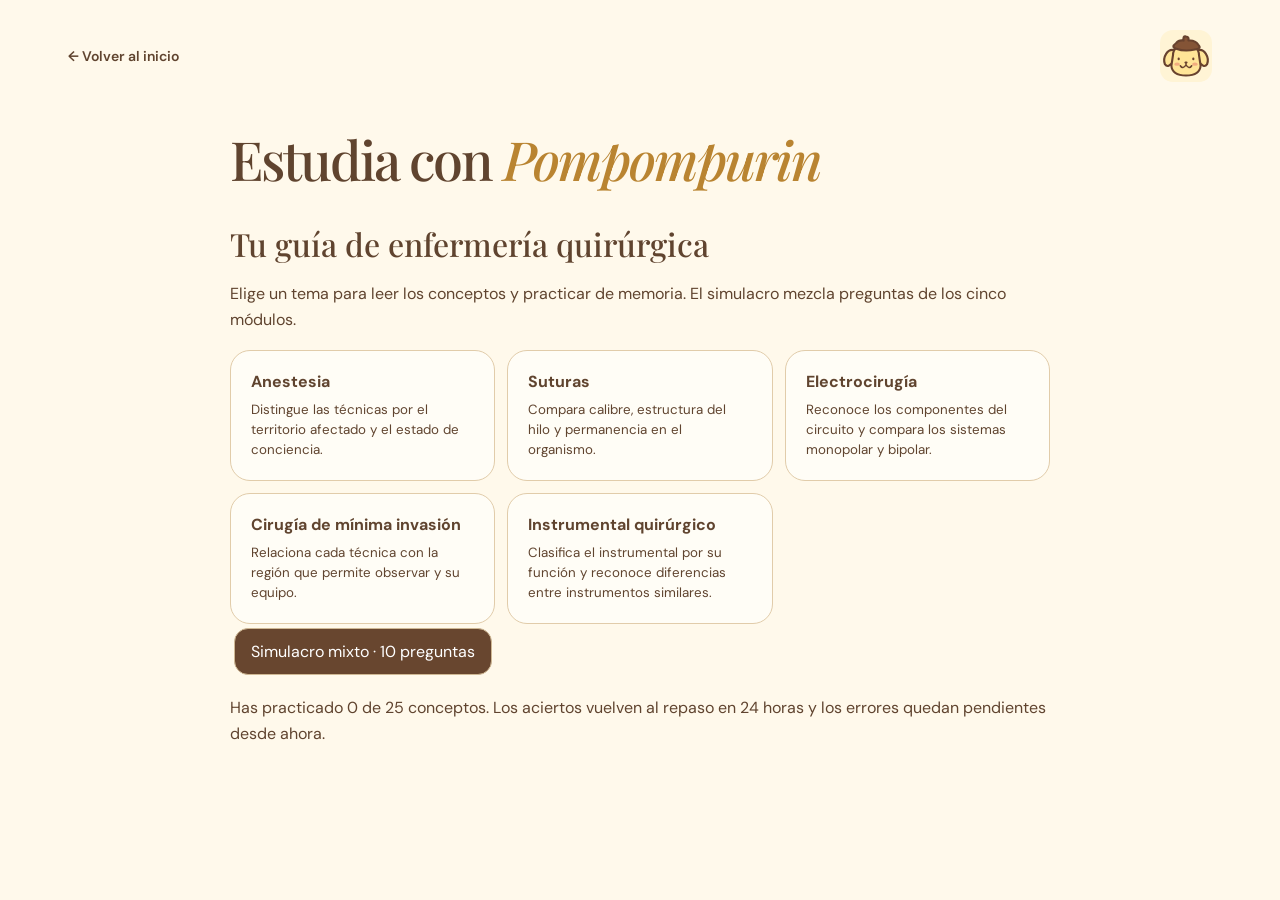
==== estudio.html @ 309874af "Add five interactive surgical nursing study modules" ====
<!doctype html><html lang="es"><meta charset="utf-8"><meta name="viewport" content="width=device-width,initial-scale=1"><title>Estudio con Pompompurin</title><link rel="icon" href="favicon.svg"><link rel="stylesheet" href="style.css"><link rel="stylesheet" href="estudio.css"><header><a class="brand" href="index.html">← Volver al inicio</a><img src="favicon.svg" alt="Pompompurin" width="52" height="52"></header><main class="study"><h1>Estudia con <em>Pompompurin</em></h1><div id="screen"></div></main><script src="estudio-datos.js"></script><script src="estudio.js"></script></html>
---- style.css ----
@import url('https://fonts.googleapis.com/css2?family=DM+Sans:wght@400;500;600;700&family=Playfair+Display:ital,wght@0,500;0,600;1,500;1,600&display=swap');
:root{--bg:#fff9eb;--ink:#60442f;--muted:#917b62;--line:#e9ddc4;--gold:#d7a84a;--panel:#fffcf4;--glow:#f9eabf}*{box-sizing:border-box}body{margin:0;background:var(--bg);color:var(--ink);font-family:'DM Sans',sans-serif;transition:background .7s,color .7s}.definitions{position:absolute}.grain{position:fixed;inset:0;pointer-events:none;opacity:.16;background-image:url("data:image/svg+xml,%3Csvg viewBox='0 0 180 180' xmlns='http://www.w3.org/2000/svg'%3E%3Cfilter id='n'%3E%3CfeTurbulence type='fractalNoise' baseFrequency='.8' numOctaves='3' stitchTiles='stitch'/%3E%3C/filter%3E%3Cpath fill='%23948164' filter='url(%23n)' opacity='.25' d='M0 0h180v180H0z'/%3E%3C/svg%3E");z-index:5}button,a,label,input{-webkit-tap-highlight-color:transparent}button{font:inherit;cursor:pointer}button:focus-visible,a:focus-visible,label:focus-within,input:focus-visible{outline:3px solid #c58c35;outline-offset:5px}header{max-width:1240px;margin:auto;padding:30px 48px;display:flex;align-items:center;justify-content:space-between}.brand{display:flex;gap:12px;align-items:center;color:var(--ink);text-decoration:none;font-size:14px;font-weight:600}.brand-icon{font-size:28px}.brand-dot{color:var(--gold);font-size:12px;margin-left:8px}.mode{border:1px solid var(--line);background:transparent;border-radius:30px;padding:11px 17px;color:var(--ink);font-size:12px}.mode:hover{background:var(--glow)}main{max-width:1144px;margin:auto}.hero{display:grid;grid-template-columns:1.08fr 1fr;align-items:center;min-height:560px;gap:15px}.eyebrow{font-size:10px;letter-spacing:2px;font-weight:600;display:flex;align-items:center;gap:9px}.eyebrow>span{width:6px;height:6px;background:var(--gold);border-radius:50%}h1{font-family:'Playfair Display',Georgia,serif;font-weight:500;line-height:1.15;font-size:65px;letter-spacing:-2px;margin:26px 0 23px}h1 em{font-weight:500;color:#b98431;font-size:83px;position:relative}.title-star{position:absolute;font-size:42px;top:4px;right:-57px;color:#d0a45a}.intro{font-size:17px;line-height:1.8;margin-bottom:20px}.subcopy{font-size:14px;color:var(--muted);line-height:1.75}.primary{margin-top:17px;background:#6b4931;color:#fff5df;border:0;border-radius:50px;padding:17px 23px;font-size:13px;box-shadow:0 6px 18px #65432314;transition:transform .2s}.primary:hover{transform:translateY(-3px)}.primary span{font-size:21px;margin-left:20px;vertical-align:middle}.tap-hint{font-size:10px;color:var(--muted);margin-top:20px}.tap-hint span{font-size:17px;margin-right:6px}.art{height:500px;position:relative;isolation:isolate}.orbit{position:absolute;width:410px;height:410px;left:50%;top:45px;transform:translateX(-50%);border:1px solid #d6b67140;border-radius:50%;background:radial-gradient(circle,var(--glow),transparent 70%)}.moon{position:absolute;top:45px;right:65px;width:119px;height:119px;border-radius:50%;background:#f2d27c;box-shadow:0 0 55px #efd18c50;transform:rotate(-18deg)}.moon:after{content:'';position:absolute;background:var(--bg);width:100px;height:100px;border-radius:50%;top:-14px;left:32px;transition:background .7s}.main-purin{width:320px;position:absolute;top:115px;left:50%;transform:translateX(-50%) rotate(-7deg);z-index:2;filter:drop-shadow(0 12px 5px #94632a0b);animation:breathe 4s ease-in-out infinite}.cloud{position:absolute;background:#fffdf6;border-radius:50%;box-shadow:0 15px 26px #b79a5720}.cloud:before,.cloud:after{content:'';position:absolute;background:inherit;border-radius:50%}.cloud-back{width:330px;height:87px;bottom:101px;left:100px;transform:rotate(-6deg);z-index:1}.cloud-back:before{width:120px;height:90px;left:-30px;top:-5px}.cloud-back:after{width:140px;height:90px;right:-15px;top:-25px}.cloud-front{width:290px;height:69px;bottom:80px;left:98px;z-index:3}.cloud-front:before{width:110px;height:75px;left:-22px;top:-18px}.cloud-front:after{width:120px;height:65px;right:-35px;top:-4px}.art-star{position:absolute;color:#cd9e48;animation:twinkle 3s ease-in-out infinite;font-size:28px}.s1{top:71px;left:85px}.s2{top:205px;right:30px;font-size:36px}.s3{bottom:97px;left:40px;font-size:19px}.s4{top:15px;left:220px;font-size:17px}.dot{position:absolute;background:#d7b36e;width:5px;height:5px;border-radius:50%}.d1{top:165px;left:41px}.d2{bottom:63px;right:130px}.d3{top:110px;right:13px}.sleep{position:absolute;top:135px;left:120px;color:#a9926b;transform:rotate(-12deg);font-family:Georgia,serif;font-style:italic}.sleep b{font-size:23px;position:relative;top:-17px}.sleep strong{font-size:30px;position:relative;top:-36px}.little-heart{position:absolute;right:52px;bottom:107px;color:#c09565;font-size:36px;transform:rotate(15deg)}.art-note{position:absolute;left:0;bottom:23px;width:100%;text-align:center;font:italic 17px 'Playfair Display',Georgia,serif;color:var(--muted)}.music{margin:34px 0 0;border:1px solid var(--line);border-radius:22px;background:var(--panel);padding:26px 29px 17px;display:flex;align-items:center;gap:22px;flex-wrap:wrap;box-shadow:0 8px 25px #75522903}.record{width:64px;height:64px;border-radius:50%;background:repeating-radial-gradient(circle,#755035 0 2px,#63452f 3px 5px);display:grid;place-items:center;flex-shrink:0}.record span{border-radius:50%;background:#edcf88;width:26px;height:26px;text-align:center;line-height:26px;color:#765132}.playing .record{animation:spin 8s linear infinite}.music-info{flex:1;min-width:180px}.music-info .eyebrow{font-size:8px;letter-spacing:1.7px;color:var(--muted)}h2{font-family:'Playfair Display',Georgia,serif;font-size:23px;font-weight:500;margin:8px 0}.music-info p{font-size:11px;color:var(--muted);margin:7px 0 0;overflow-wrap:anywhere}.play{border:1px solid var(--line);background:var(--glow);width:43px;height:43px;border-radius:50%;color:var(--ink)}.play:disabled{opacity:.4;cursor:default}.upload{border:1px solid var(--line);border-radius:30px;padding:12px 18px;font-size:12px;cursor:pointer;display:flex;gap:8px;align-items:center}.upload:hover{background:var(--glow)}.music-note{width:100%;font-size:9px;color:var(--muted);margin:0;text-align:center}.timeline{width:100%;align-items:center;gap:12px;font-size:11px}.timeline:not([hidden]){display:flex}.timeline input{accent-color:#ae7a35;flex:1;min-width:0}.volume{display:flex;gap:9px;align-items:center}.volume input{width:80px}#audio-status:empty{display:none}#audio-status{font-size:12px;margin:0}.closing{display:flex;align-items:center;justify-content:center;gap:27px;margin:36px 0 31px}.closing>span{color:#cba46b;font-size:12px}.closing p{text-align:center;font-size:12px;line-height:1.9;color:var(--muted)}.closing strong{font-weight:400;color:var(--ink)}footer{max-width:1144px;margin:auto;border-top:1px solid var(--line);display:flex;justify-content:space-between;align-items:center;padding:23px 0 25px;font-size:9px;color:var(--muted);letter-spacing:1.4px}footer>span:last-child{letter-spacing:0;font-size:12px}.footer-heart{padding-left:8px;color:#b48c56;font-size:18px}#rain{position:fixed;inset:0;pointer-events:none;z-index:20;overflow:hidden}.falling{position:absolute;top:-120px;width:80px;animation:fall 3s cubic-bezier(.25,.1,.6,1) forwards}.night{--bg:#292b39;--ink:#f8e9c6;--muted:#c0b49f;--line:#4c4850;--panel:#323340;--glow:#57503b}.night h1 em{color:#efd18c}.night .cloud{background:#ddd9d4}.night .primary{background:#efd18c;color:#50392c}dialog{border:1px solid var(--line);border-radius:28px;background:var(--bg);color:var(--ink);max-width:440px;width:90%;text-align:center;padding:32px 40px;box-shadow:0 30px 100px #241c3340}dialog::backdrop{background:#332a3066;backdrop-filter:blur(6px)}dialog #close{position:absolute;right:16px;top:10px;border:0;background:transparent;color:var(--muted);font-size:30px}dialog .eyebrow{justify-content:center}dialog h2{font-size:35px}dialog p:not(.eyebrow){font-size:14px;line-height:1.8}dialog svg{width:140px;margin:-10px 0 -20px}.letter-star{font-size:42px;color:var(--gold)}.signature{font-family:Georgia,serif;font-style:italic}@keyframes breathe{50%{transform:translateX(-50%) translateY(-9px) rotate(-5deg)}}@keyframes twinkle{50%{opacity:.45;transform:scale(.8)}}@keyframes spin{to{transform:rotate(360deg)}}@keyframes fall{to{transform:translate(var(--drift),calc(100vh + 150px)) rotate(var(--rotation));opacity:.65}}@media(min-width:1500px){.hero{min-height:620px}}@media(max-width:1200px){main,footer{margin-left:6%;margin-right:6%}header{padding-left:6%;padding-right:6%}h1{font-size:55px}h1 em{font-size:73px}.art{transform:scale(.9);transform-origin:center}}/* Mobile and tablet layouts keep the illustration inside its own fluid canvas. */
.hero > * { min-width: 0; }
button { touch-action: manipulation; }
dialog { max-height: calc(100dvh - 32px); overflow-y: auto; overscroll-behavior: contain; }
dialog #close { min-width: 44px; min-height: 44px; }
@media (max-width: 1000px) {
  header { padding: 20px 5%; gap: 14px; }
  main, footer { margin-left: 5%; margin-right: 5%; }
  .hero { grid-template-columns: 1fr; min-height: auto; gap: 12px; text-align: center; padding-top: 28px; }
  .copy { width: 100%; max-width: 620px; margin: auto; }
  .copy .eyebrow { justify-content: center; }
  h1 { font-size: clamp(36px, 7vw, 58px); line-height: 1.16; letter-spacing: -1.5px; margin: 20px 0; }
  h1 em { font-size: clamp(55px, 10vw, 78px); }
  .title-star { font-size: .43em; right: -.8em; top: .15em; }
  .intro { font-size: 16px; line-height: 1.75; margin: 0 auto 14px; }
  .subcopy { font-size: 14px; margin: 0; }
  .primary { min-height: 50px; max-width: 100%; margin-top: 22px; padding: 13px 22px; font-size: 14px; }
  .primary span { margin-left: 12px; }
  .tap-hint { max-width: 300px; margin: 15px auto 0; font-size: 12px; line-height: 1.65; text-wrap: pretty; }
  .art { width: min(100%, 420px); height: auto; aspect-ratio: 1 / 1.05; margin: 6px auto 0; transform: none; }
  .orbit { width: 88%; height: auto; aspect-ratio: 1; top: 6%; }
  .main-purin { width: 73%; top: 19%; }
  .moon { width: 25%; height: auto; aspect-ratio: 1; top: 5%; right: 7%; }
  .moon:after { width: 86%; height: 86%; top: -12%; left: 27%; }
  .cloud-back { width: 68%; height: 17%; left: 17%; bottom: 20%; }
  .cloud-back:before { width: 36%; height: 100%; left: -9%; top: -6%; }
  .cloud-back:after { width: 42%; height: 100%; right: -4%; top: -28%; }
  .cloud-front { width: 62%; height: 15%; left: 18%; bottom: 16%; }
  .cloud-front:before { width: 38%; height: 108%; left: -8%; top: -26%; }
  .cloud-front:after { width: 41%; height: 94%; right: -12%; top: -6%; }
  .s1 { top: 12%; left: 8%; }
  .s2 { top: 42%; right: 2%; }
  .s3 { bottom: 20%; left: 2%; }
  .s4 { top: 0; left: 46%; }
  .d1 { top: 34%; left: 3%; }
  .d2 { bottom: 10%; right: 27%; }
  .d3 { top: 23%; right: 1%; }
  .sleep { top: 25%; left: 20%; }
  .little-heart { right: 3%; bottom: 20%; font-size: 30px; }
  .art-note { bottom: 2%; font-size: 16px; }
  .closing { gap: 18px; margin: 20px 0 24px; }
  .closing p { font-size: 14px; }
  footer { gap: 12px; padding-bottom: max(24px, env(safe-area-inset-bottom)); }
}
@media (max-width: 480px) {
  header { padding: max(14px, env(safe-area-inset-top)) 5% 12px; }
  .brand { font-size: 12px; gap: 6px; }
  .brand-icon { font-size: 25px; }
  .brand-dot { display: none; }
  .mode { min-height: 44px; flex-shrink: 0; padding: 10px 12px; font-size: 12px; }
  .hero { padding-top: 22px; }
  .eyebrow { font-size: 9px; letter-spacing: 1.5px; }
  .intro { font-size: 15px; max-width: 330px; }
  .desktop { display: none; }
  .art { margin-top: 12px; }
  footer { flex-direction: column; text-align: center; font-size: 9px; letter-spacing: 1px; padding-top: 20px; }
  footer > span:last-child { font-size: 12px; }
  dialog { width: calc(100% - 28px); padding: 30px 22px 22px; border-radius: 24px; }
  dialog h2 { font-size: clamp(28px, 8vw, 35px); }
  dialog p:not(.eyebrow) { font-size: 14px; }
}
@media (max-width: 360px) {
  .brand { font-size: 11px; }
  .mode { padding-inline: 9px; font-size: 11px; }
  .primary { font-size: 13px; padding-inline: 17px; }
  .tap-hint { max-width: 260px; }
}
@media(prefers-reduced-motion:reduce){*,*:before,*:after{animation:none!important;transition:none!important}.falling{top:var(--touch-y);opacity:.9}}
/* Time-of-day scenes: same fluid illustration, different sky and details. */
.scene-status { margin: -12px 5% 0; text-align: right; color: var(--muted); font-size: 11px; line-height: 1.6; }
.scene-flowers { display: none; position: absolute; inset: 0; pointer-events: none; z-index: 4; color: #c6964f; }
.scene-flowers span { position: absolute; font-size: clamp(26px, 5vw, 40px); }
.scene-flowers span:nth-child(1) { left: 5%; bottom: 19%; transform: rotate(-14deg); }
.scene-flowers span:nth-child(2) { right: 4%; bottom: 26%; color: #da9b92; }
.scene-flowers span:nth-child(3) { left: 19%; top: 15%; font-size: 22px; }
body[data-scene='morning'] { --bg: #fff9e8; --glow: #f7e9ab; --ink: #60442f; --muted: #887151; }
body[data-scene='afternoon'] { --bg: #fff0e2; --glow: #f4c7a2; --ink: #6a4032; --muted: #94705e; --line: #e8cdb8; }
body[data-scene='morning'] .moon, body[data-scene='afternoon'] .moon { background: #efc45e; box-shadow: 0 0 0 10px #efc45e15, 0 0 48px #eeb74840; }
body[data-scene='morning'] .moon:after, body[data-scene='afternoon'] .moon:after { display: none; }
body[data-scene='afternoon'] .moon { background: #eaa16a; top: 18%; box-shadow: 0 0 0 12px #eaa16a18, 0 0 60px #eaa16a60; }
body[data-scene='afternoon'] .cloud { background: #fff5e9; }
body[data-scene='morning'] .sleep, body[data-scene='afternoon'] .sleep { visibility: hidden; }
body[data-scene='morning'] .scene-flowers { display: block; }
body[data-scene='morning'] .s1, body[data-scene='morning'] .s3 { visibility: hidden; }
body[data-scene='afternoon'] .art-star { opacity: .45; animation: none; }
body[data-scene='night'] .art-star { color: #f3d48b; }
@media(max-width:480px) { .scene-status { margin-top: -4px; font-size: 10px; } }
---- estudio.css ----
.study{width:min(92%,820px);margin:0 auto 4rem}.study h1{font-size:clamp(32px,6vw,54px);margin:1rem 0 2rem}.study h1 em{font-size:inherit}.study h2{font-size:clamp(24px,4vw,32px)}.study h3{font-size:19px}.study p{line-height:1.65}.study button,.study-link{border:1px solid #cfb894;background:#fffaf0;color:#60442f;border-radius:14px;padding:12px 16px;min-height:44px;margin:4px;font:inherit;cursor:pointer}.study-link{text-decoration:none;display:inline-flex;align-items:center}.study .accent{background:#68462f;color:white}.study .grid{display:grid;grid-template-columns:repeat(auto-fit,minmax(min(100%,230px),1fr));gap:12px}.study .tile,.study article{border:1px solid #e1ccaa;border-radius:20px;background:#fffdf6;padding:20px;margin:10px 0}.study .tile{width:100%;margin:0;text-align:left}.tile strong,.tile small{display:block}.tile small{margin-top:8px;line-height:1.5}.study .choice{display:block;width:100%;margin:8px 0;text-align:left}.study small{overflow-wrap:anywhere}.study :focus-visible{outline:3px solid #96651e}.study button:hover{border-color:#9f773f}.study .feedback{border-left:3px solid #b08c44;padding-left:12px}header .study-link{margin-left:auto;margin-right:10px}.night .study-link{color:#60442f}@media(max-width:480px){header .study-link{padding:9px;font-size:12px;margin-right:0}.study article{padding:15px}}
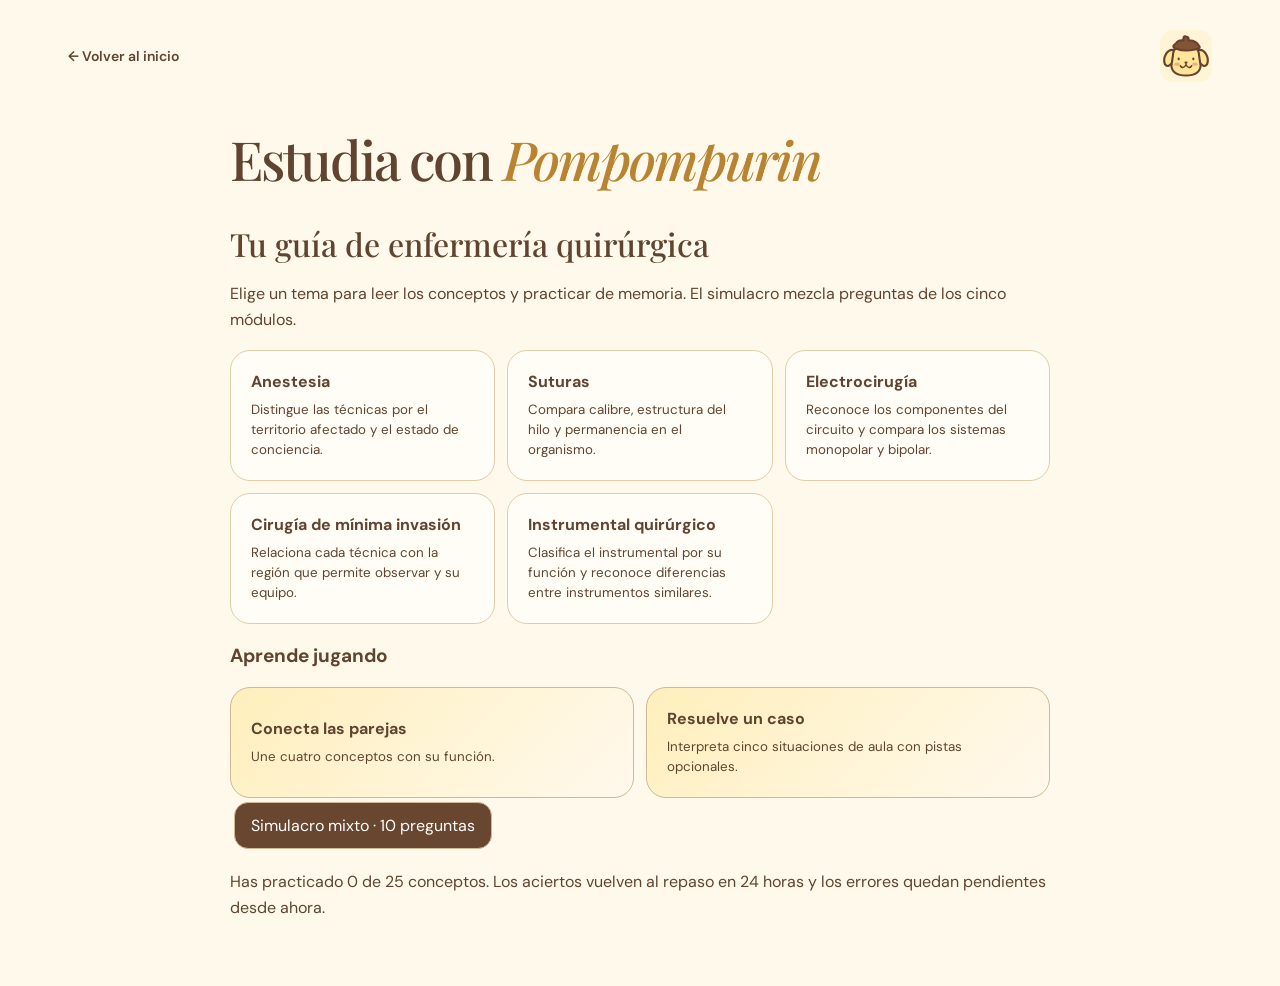
==== commit 3bfebf72: "Add animated matching rounds and case practice to study guide" ====
--- a/estudio.html
+++ b/estudio.html
@@ -1 +1 @@
-<!doctype html><html lang="es"><meta charset="utf-8"><meta name="viewport" content="width=device-width,initial-scale=1"><title>Estudio con Pompompurin</title><link rel="icon" href="favicon.svg"><link rel="stylesheet" href="style.css"><link rel="stylesheet" href="estudio.css"><header><a class="brand" href="index.html">← Volver al inicio</a><img src="favicon.svg" alt="Pompompurin" width="52" height="52"></header><main class="study"><h1>Estudia con <em>Pompompurin</em></h1><div id="screen"></div></main><script src="estudio-datos.js"></script><script src="estudio.js"></script></html>
+<!doctype html><html lang="es"><meta charset="utf-8"><meta name="viewport" content="width=device-width,initial-scale=1"><title>Estudio con Pompompurin</title><link rel="icon" href="favicon.svg"><link rel="stylesheet" href="style.css"><link rel="stylesheet" href="estudio.css"><header><a class="brand" href="index.html">← Volver al inicio</a><img src="favicon.svg" alt="Pompompurin" width="52" height="52"></header><main class="study"><h1>Estudia con <em>Pompompurin</em></h1><div id="screen"></div></main><script src="estudio-datos.js"></script><script src="actividades.js"></script><script src="estudio.js"></script></html>
--- a/estudio.css
+++ b/estudio.css
@@ -1 +1,21 @@
 .study{width:min(92%,820px);margin:0 auto 4rem}.study h1{font-size:clamp(32px,6vw,54px);margin:1rem 0 2rem}.study h1 em{font-size:inherit}.study h2{font-size:clamp(24px,4vw,32px)}.study h3{font-size:19px}.study p{line-height:1.65}.study button,.study-link{border:1px solid #cfb894;background:#fffaf0;color:#60442f;border-radius:14px;padding:12px 16px;min-height:44px;margin:4px;font:inherit;cursor:pointer}.study-link{text-decoration:none;display:inline-flex;align-items:center}.study .accent{background:#68462f;color:white}.study .grid{display:grid;grid-template-columns:repeat(auto-fit,minmax(min(100%,230px),1fr));gap:12px}.study .tile,.study article{border:1px solid #e1ccaa;border-radius:20px;background:#fffdf6;padding:20px;margin:10px 0}.study .tile{width:100%;margin:0;text-align:left}.tile strong,.tile small{display:block}.tile small{margin-top:8px;line-height:1.5}.study .choice{display:block;width:100%;margin:8px 0;text-align:left}.study small{overflow-wrap:anywhere}.study :focus-visible{outline:3px solid #96651e}.study button:hover{border-color:#9f773f}.study .feedback{border-left:3px solid #b08c44;padding-left:12px}header .study-link{margin-left:auto;margin-right:10px}.night .study-link{color:#60442f}@media(max-width:480px){header .study-link{padding:9px;font-size:12px;margin-right:0}.study article{padding:15px}}
+.practice-grid,.pair-board {display:grid;grid-template-columns:repeat(2,minmax(0,1fr));gap:12px}
+.study .activity-tile {text-align:left;padding:20px;background:linear-gradient(135deg,#ffefbc,#fff9ed);margin:0;border-radius:20px}
+.activity-tile strong,.activity-tile small {display:block}
+.activity-tile small {line-height:1.5;margin-top:8px}
+.study .pair {display:block;width:100%;min-height:58px;margin:8px 0;overflow-wrap:anywhere}
+.study .pair[aria-pressed=true] {background:#ffe294;border-color:#94672d;box-shadow:0 0 0 2px #94672d}
+.study .pair:disabled {background:#e6f0da;color:#436044;border-color:#95ac86;cursor:default}
+.study progress {display:block;width:100%;height:10px;margin:18px 0;accent-color:#a57a33;border:0;border-radius:12px;overflow:hidden;background:#eee0c7}
+.study progress::-webkit-progress-bar {background:#eee0c7}.study progress::-webkit-progress-value {background:linear-gradient(90deg,#d8a344,#a97c44);transition:width .4s ease}
+.study details {padding:10px 0}.study summary {cursor:pointer;padding:6px;color:#795427}
+@media(max-width:520px){.practice-grid{grid-template-columns:1fr}.pair-board{gap:7px}.study .pair{padding:9px;font-size:14px}}
+@media(prefers-reduced-motion:no-preference){
+  .study article,.study .pair-board,.study .feedback,.study article h3,.study [role=status]:not(:empty){animation:study-arrive .32s ease-out both}
+  .study .tile,.study .activity-tile{animation:study-arrive .4s backwards;transition:transform .18s,box-shadow .18s}
+  .study .tile:nth-child(2),.study .activity-tile:nth-child(2){animation-delay:55ms}.study .tile:nth-child(3){animation-delay:100ms}.study .tile:nth-child(4){animation-delay:145ms}.study .tile:nth-child(5){animation-delay:190ms}
+  .study .pair:disabled{animation:study-match .38s ease-out}
+  @media(hover:hover){.study .tile:hover,.study .activity-tile:hover{transform:translateY(-3px);box-shadow:0 7px 18px #82542f17}}
+}
+@keyframes study-arrive{from{opacity:0;transform:translateY(9px)}to{opacity:1;transform:translateY(0)}}
+@keyframes study-match{50%{transform:scale(.96)}}
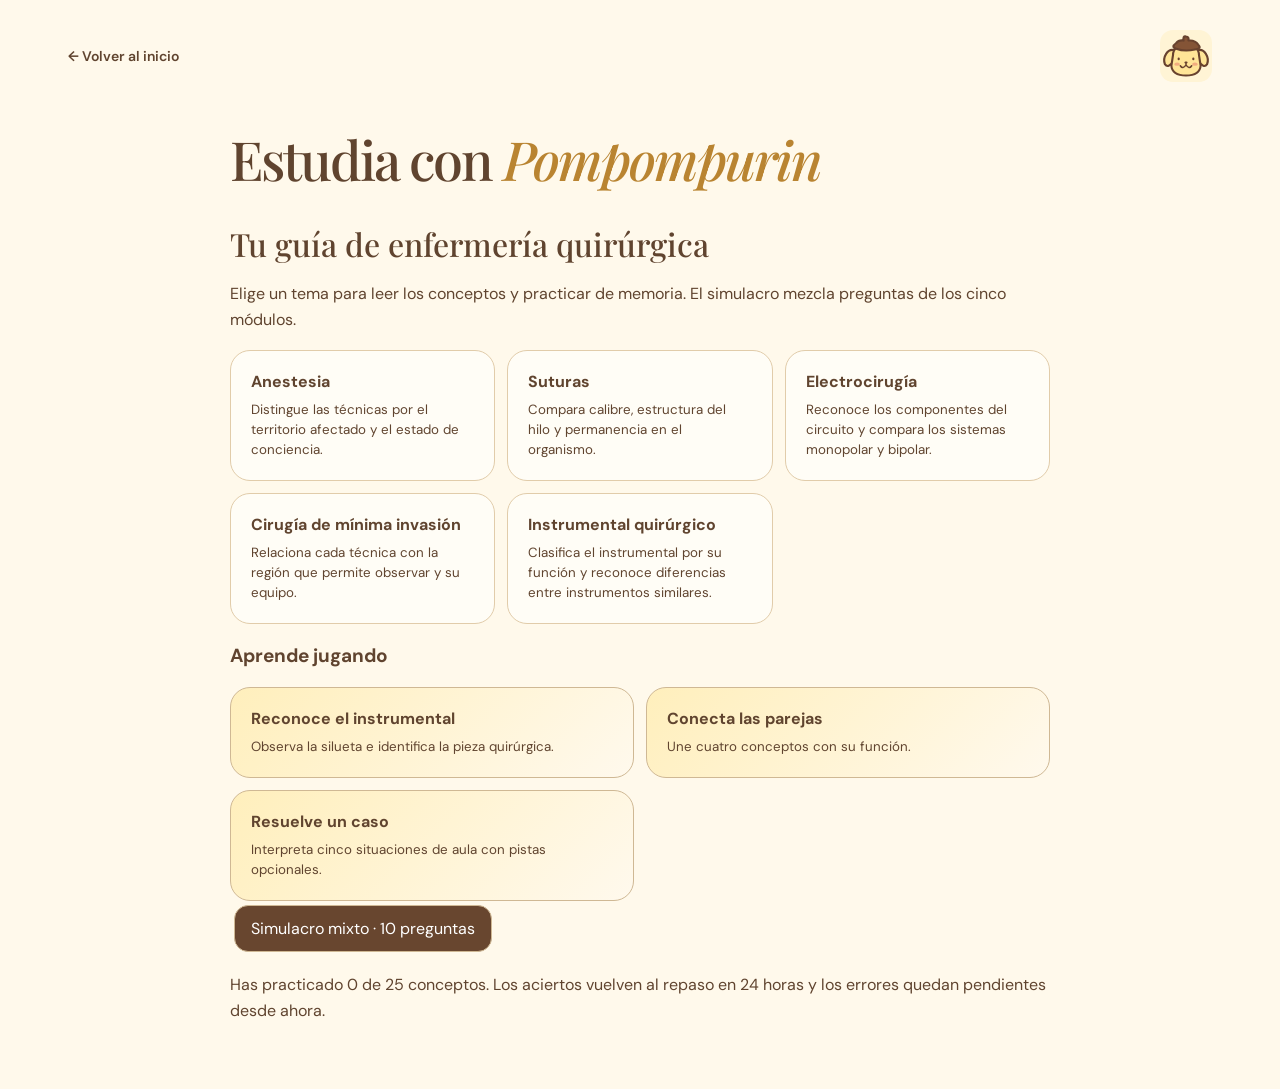
==== commit f672e35e: "Add illustrated surgical instrument recognition rounds" ====
--- a/estudio.html
+++ b/estudio.html
@@ -1 +1 @@
-<!doctype html><html lang="es"><meta charset="utf-8"><meta name="viewport" content="width=device-width,initial-scale=1"><title>Estudio con Pompompurin</title><link rel="icon" href="favicon.svg"><link rel="stylesheet" href="style.css"><link rel="stylesheet" href="estudio.css"><header><a class="brand" href="index.html">← Volver al inicio</a><img src="favicon.svg" alt="Pompompurin" width="52" height="52"></header><main class="study"><h1>Estudia con <em>Pompompurin</em></h1><div id="screen"></div></main><script src="estudio-datos.js"></script><script src="actividades.js"></script><script src="estudio.js"></script></html>
+<!doctype html><html lang="es"><meta charset="utf-8"><meta name="viewport" content="width=device-width,initial-scale=1"><title>Estudio con Pompompurin</title><link rel="icon" href="favicon.svg"><link rel="stylesheet" href="style.css"><link rel="stylesheet" href="estudio.css"><header><a class="brand" href="index.html">← Volver al inicio</a><img src="favicon.svg" alt="Pompompurin" width="52" height="52"></header><main class="study"><h1>Estudia con <em>Pompompurin</em></h1><div id="screen"></div></main><script src="estudio-datos.js"></script><script src="instrumental.js"></script><script src="actividades.js"></script><script src="estudio.js"></script></html>
--- a/estudio.css
+++ b/estudio.css
@@ -19,3 +19,9 @@
 }
 @keyframes study-arrive{from{opacity:0;transform:translateY(9px)}to{opacity:1;transform:translateY(0)}}
 @keyframes study-match{50%{transform:scale(.96)}}
+.instrument-drawing {background:radial-gradient(ellipse at center,#fffdf8,#f7ecd3);border:1px solid #e3d4b5;border-radius:16px;padding:clamp(4px,2vw,18px)}
+.instrument-drawing svg {display:block;width:min(100%,480px);margin:auto;fill:#c5cdd0;stroke:#49585d;stroke-width:3}
+.instrument-drawing ellipse {fill:none;stroke-width:6}
+.instrument-drawing.identified .instrument-feature {fill:#f9ce71;stroke:#8a5529}
+@media(prefers-reduced-motion:no-preference){.instrument-feature{transition:fill .35s,stroke .35s}.identified .instrument-feature{animation:instrument-glow .65s ease-out}}
+@keyframes instrument-glow{50%{filter:drop-shadow(0 0 4px #dda844)}}
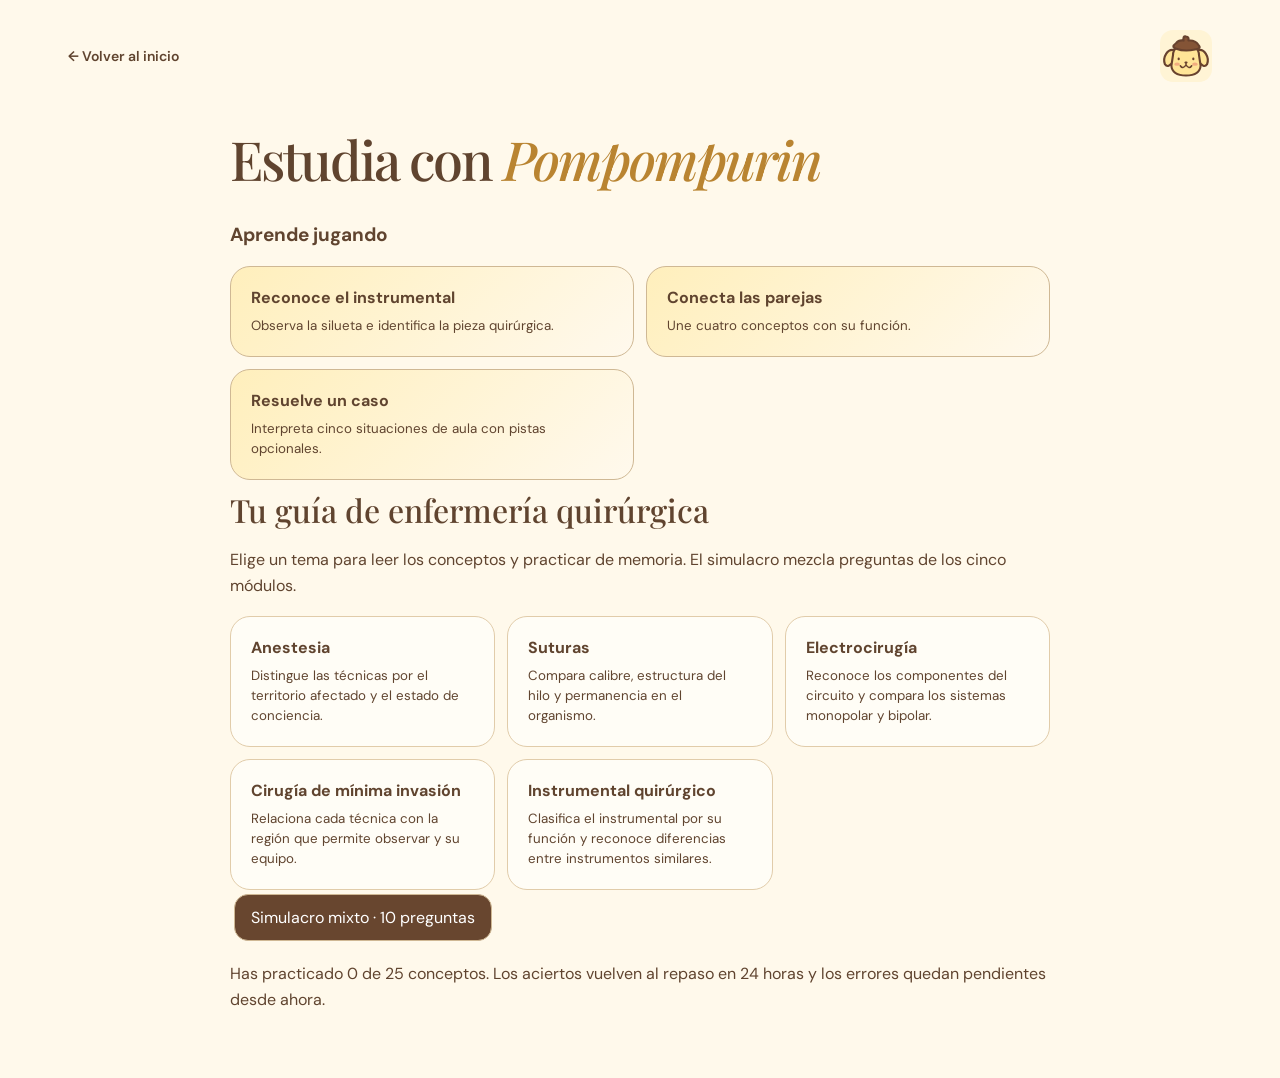
==== commit 65569b6f: "Expose study activities on entry and refresh cached study assets" ====
--- a/estudio.html
+++ b/estudio.html
@@ -1 +1 @@
-<!doctype html><html lang="es"><meta charset="utf-8"><meta name="viewport" content="width=device-width,initial-scale=1"><title>Estudio con Pompompurin</title><link rel="icon" href="favicon.svg"><link rel="stylesheet" href="style.css"><link rel="stylesheet" href="estudio.css"><header><a class="brand" href="index.html">← Volver al inicio</a><img src="favicon.svg" alt="Pompompurin" width="52" height="52"></header><main class="study"><h1>Estudia con <em>Pompompurin</em></h1><div id="screen"></div></main><script src="estudio-datos.js"></script><script src="instrumental.js"></script><script src="actividades.js"></script><script src="estudio.js"></script></html>
+<!doctype html><html lang="es"><meta charset="utf-8"><meta name="viewport" content="width=device-width,initial-scale=1"><title>Estudio con Pompompurin</title><link rel="icon" href="favicon.svg"><link rel="stylesheet" href="style.css"><link rel="stylesheet" href="estudio.css?v=18e02578dd"><header><a class="brand" href="index.html">← Volver al inicio</a><img src="favicon.svg" alt="Pompompurin" width="52" height="52"></header><main class="study"><h1>Estudia con <em>Pompompurin</em></h1><div id="screen"><p>Si las actividades no aparecen, comprueba que el servidor haya publicado todos los archivos de Estudio.</p></div></main><script src="estudio-datos.js?v=e6fe9e86f1"></script><script src="instrumental.js?v=e04c6aa5fd"></script><script src="actividades.js?v=1b3765b34b"></script><script src="estudio.js?v=7ab2293686"></script></html>
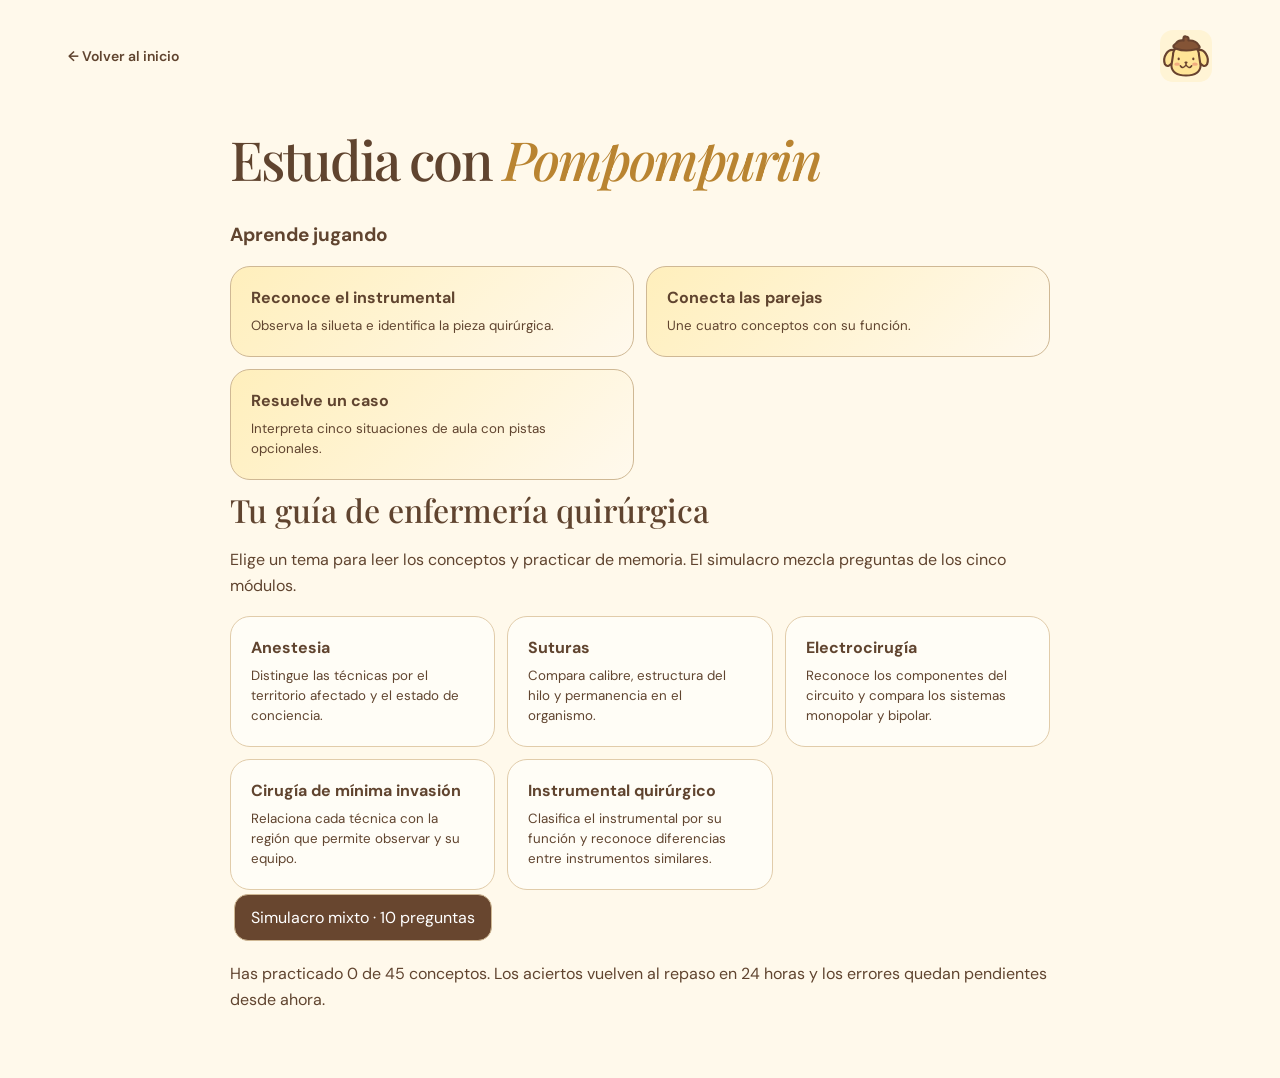
==== commit 64a54867: "Expand five nursing modules with referenced lessons and practice questions" ====
--- a/estudio.html
+++ b/estudio.html
@@ -1 +1 @@
-<!doctype html><html lang="es"><meta charset="utf-8"><meta name="viewport" content="width=device-width,initial-scale=1"><title>Estudio con Pompompurin</title><link rel="icon" href="favicon.svg"><link rel="stylesheet" href="style.css"><link rel="stylesheet" href="estudio.css?v=18e02578dd"><header><a class="brand" href="index.html">← Volver al inicio</a><img src="favicon.svg" alt="Pompompurin" width="52" height="52"></header><main class="study"><h1>Estudia con <em>Pompompurin</em></h1><div id="screen"><p>Si las actividades no aparecen, comprueba que el servidor haya publicado todos los archivos de Estudio.</p></div></main><script src="estudio-datos.js?v=e6fe9e86f1"></script><script src="instrumental.js?v=e04c6aa5fd"></script><script src="actividades.js?v=1b3765b34b"></script><script src="estudio.js?v=7ab2293686"></script></html>
+<!doctype html><html lang="es"><meta charset="utf-8"><meta name="viewport" content="width=device-width,initial-scale=1"><title>Estudio con Pompompurin</title><link rel="icon" href="favicon.svg"><link rel="stylesheet" href="style.css"><link rel="stylesheet" href="estudio.css?v=18e02578dd"><header><a class="brand" href="index.html">← Volver al inicio</a><img src="favicon.svg" alt="Pompompurin" width="52" height="52"></header><main class="study"><h1>Estudia con <em>Pompompurin</em></h1><div id="screen"><p>Si las actividades no aparecen, comprueba que el servidor haya publicado todos los archivos de Estudio.</p></div></main><script src="estudio-datos.js?v=e6fe9e86f1"></script><script src="estudio-lecciones.js?v=714bb50a7b"></script><script src="instrumental.js?v=e04c6aa5fd"></script><script src="actividades.js?v=1b3765b34b"></script><script src="estudio.js?v=669332fb7b"></script></html>
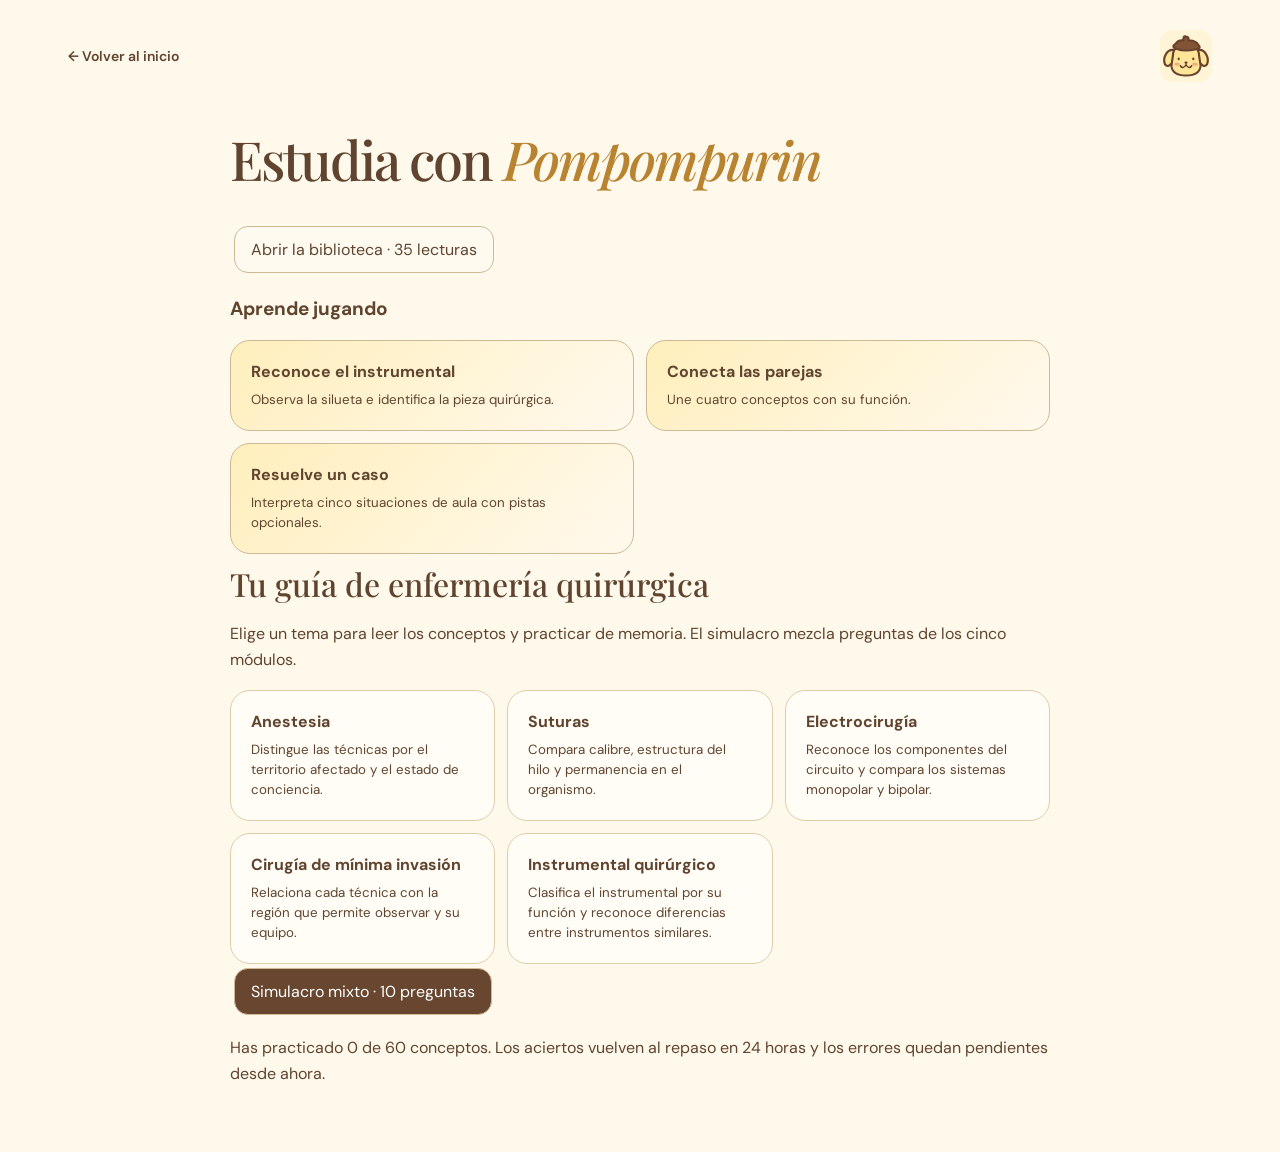
==== commit dc1d39da: "Expose complete study library as directly readable HTML and expand all modules" ====
--- a/estudio.html
+++ b/estudio.html
@@ -1 +1 @@
-<!doctype html><html lang="es"><meta charset="utf-8"><meta name="viewport" content="width=device-width,initial-scale=1"><title>Estudio con Pompompurin</title><link rel="icon" href="favicon.svg"><link rel="stylesheet" href="style.css"><link rel="stylesheet" href="estudio.css?v=18e02578dd"><header><a class="brand" href="index.html">← Volver al inicio</a><img src="favicon.svg" alt="Pompompurin" width="52" height="52"></header><main class="study"><h1>Estudia con <em>Pompompurin</em></h1><div id="screen"><p>Si las actividades no aparecen, comprueba que el servidor haya publicado todos los archivos de Estudio.</p></div></main><script src="estudio-datos.js?v=e6fe9e86f1"></script><script src="estudio-lecciones.js?v=714bb50a7b"></script><script src="instrumental.js?v=e04c6aa5fd"></script><script src="actividades.js?v=1b3765b34b"></script><script src="estudio.js?v=669332fb7b"></script></html>
+<!doctype html><html lang="es"><meta charset="utf-8"><meta name="viewport" content="width=device-width,initial-scale=1"><title>Estudio con Pompompurin</title><link rel="icon" href="favicon.svg"><link rel="stylesheet" href="style.css"><link rel="stylesheet" href="estudio.css?v=18e02578dd"><header><a class="brand" href="index.html">← Volver al inicio</a><img src="favicon.svg" alt="Pompompurin" width="52" height="52"></header><main class="study"><h1>Estudia con <em>Pompompurin</em></h1><a class="study-link" href="biblioteca.html?v=e7f74c6670">Abrir la biblioteca · 35 lecturas</a><div id="screen"><p>Si las actividades no aparecen, comprueba que el servidor haya publicado todos los archivos de Estudio.</p></div></main><script src="estudio-datos.js?v=e6fe9e86f1"></script><script src="estudio-lecciones.js?v=22568d6462"></script><script src="instrumental.js?v=e04c6aa5fd"></script><script src="actividades.js?v=1b3765b34b"></script><script src="estudio.js?v=669332fb7b"></script></html>
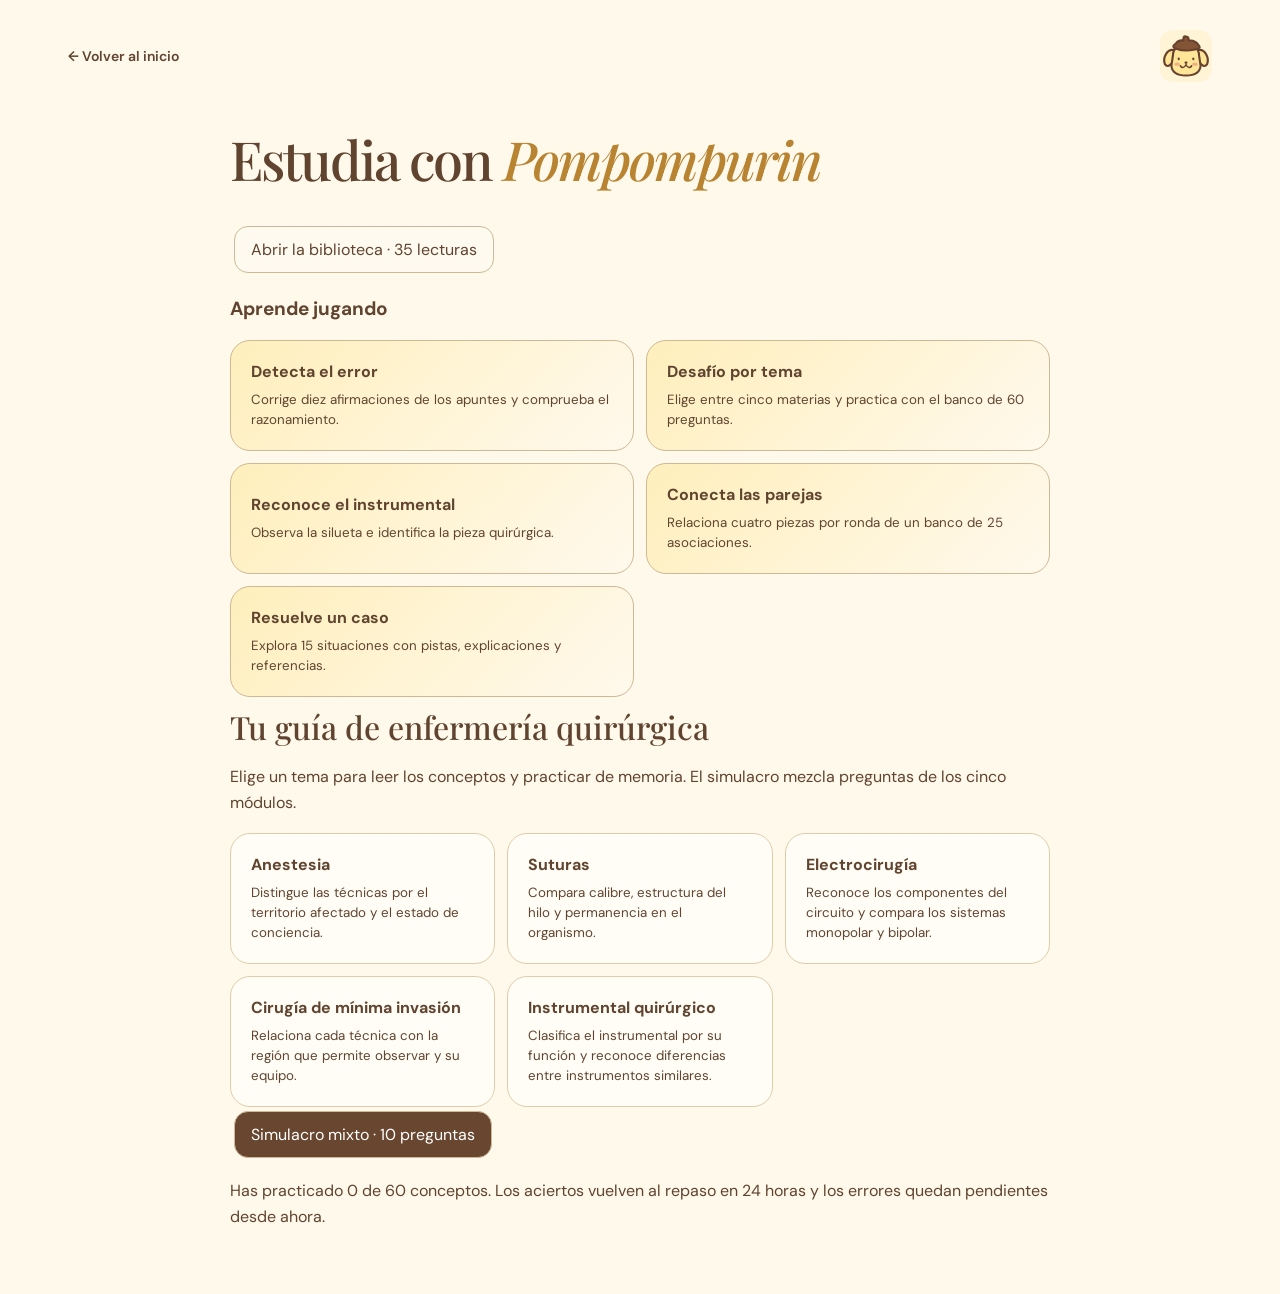
==== commit 7dc827c2: "Expand study games with topic challenges, cases and misconception drills" ====
--- a/estudio.html
+++ b/estudio.html
@@ -1 +1 @@
-<!doctype html><html lang="es"><meta charset="utf-8"><meta name="viewport" content="width=device-width,initial-scale=1"><title>Estudio con Pompompurin</title><link rel="icon" href="favicon.svg"><link rel="stylesheet" href="style.css"><link rel="stylesheet" href="estudio.css?v=18e02578dd"><header><a class="brand" href="index.html">← Volver al inicio</a><img src="favicon.svg" alt="Pompompurin" width="52" height="52"></header><main class="study"><h1>Estudia con <em>Pompompurin</em></h1><a class="study-link" href="biblioteca.html?v=e7f74c6670">Abrir la biblioteca · 35 lecturas</a><div id="screen"><p>Si las actividades no aparecen, comprueba que el servidor haya publicado todos los archivos de Estudio.</p></div></main><script src="estudio-datos.js?v=e6fe9e86f1"></script><script src="estudio-lecciones.js?v=22568d6462"></script><script src="instrumental.js?v=e04c6aa5fd"></script><script src="actividades.js?v=1b3765b34b"></script><script src="estudio.js?v=669332fb7b"></script></html>
+<!doctype html><html lang="es"><meta charset="utf-8"><meta name="viewport" content="width=device-width,initial-scale=1"><title>Estudio con Pompompurin</title><link rel="icon" href="favicon.svg"><link rel="stylesheet" href="style.css"><link rel="stylesheet" href="estudio.css?v=18e02578dd"><header><a class="brand" href="index.html">← Volver al inicio</a><img src="favicon.svg" alt="Pompompurin" width="52" height="52"></header><main class="study"><h1>Estudia con <em>Pompompurin</em></h1><a class="study-link" href="biblioteca.html?v=e7f74c6670">Abrir la biblioteca · 35 lecturas</a><div id="screen"><p>Si las actividades no aparecen, comprueba que el servidor haya publicado todos los archivos de Estudio.</p></div></main><script src="estudio-datos.js?v=e6fe9e86f1"></script><script src="estudio-lecciones.js?v=22568d6462"></script><script src="instrumental.js?v=e04c6aa5fd"></script><script src="actividades.js?v=1f75b3640a"></script><script src="estudio.js?v=df07659218"></script></html>
